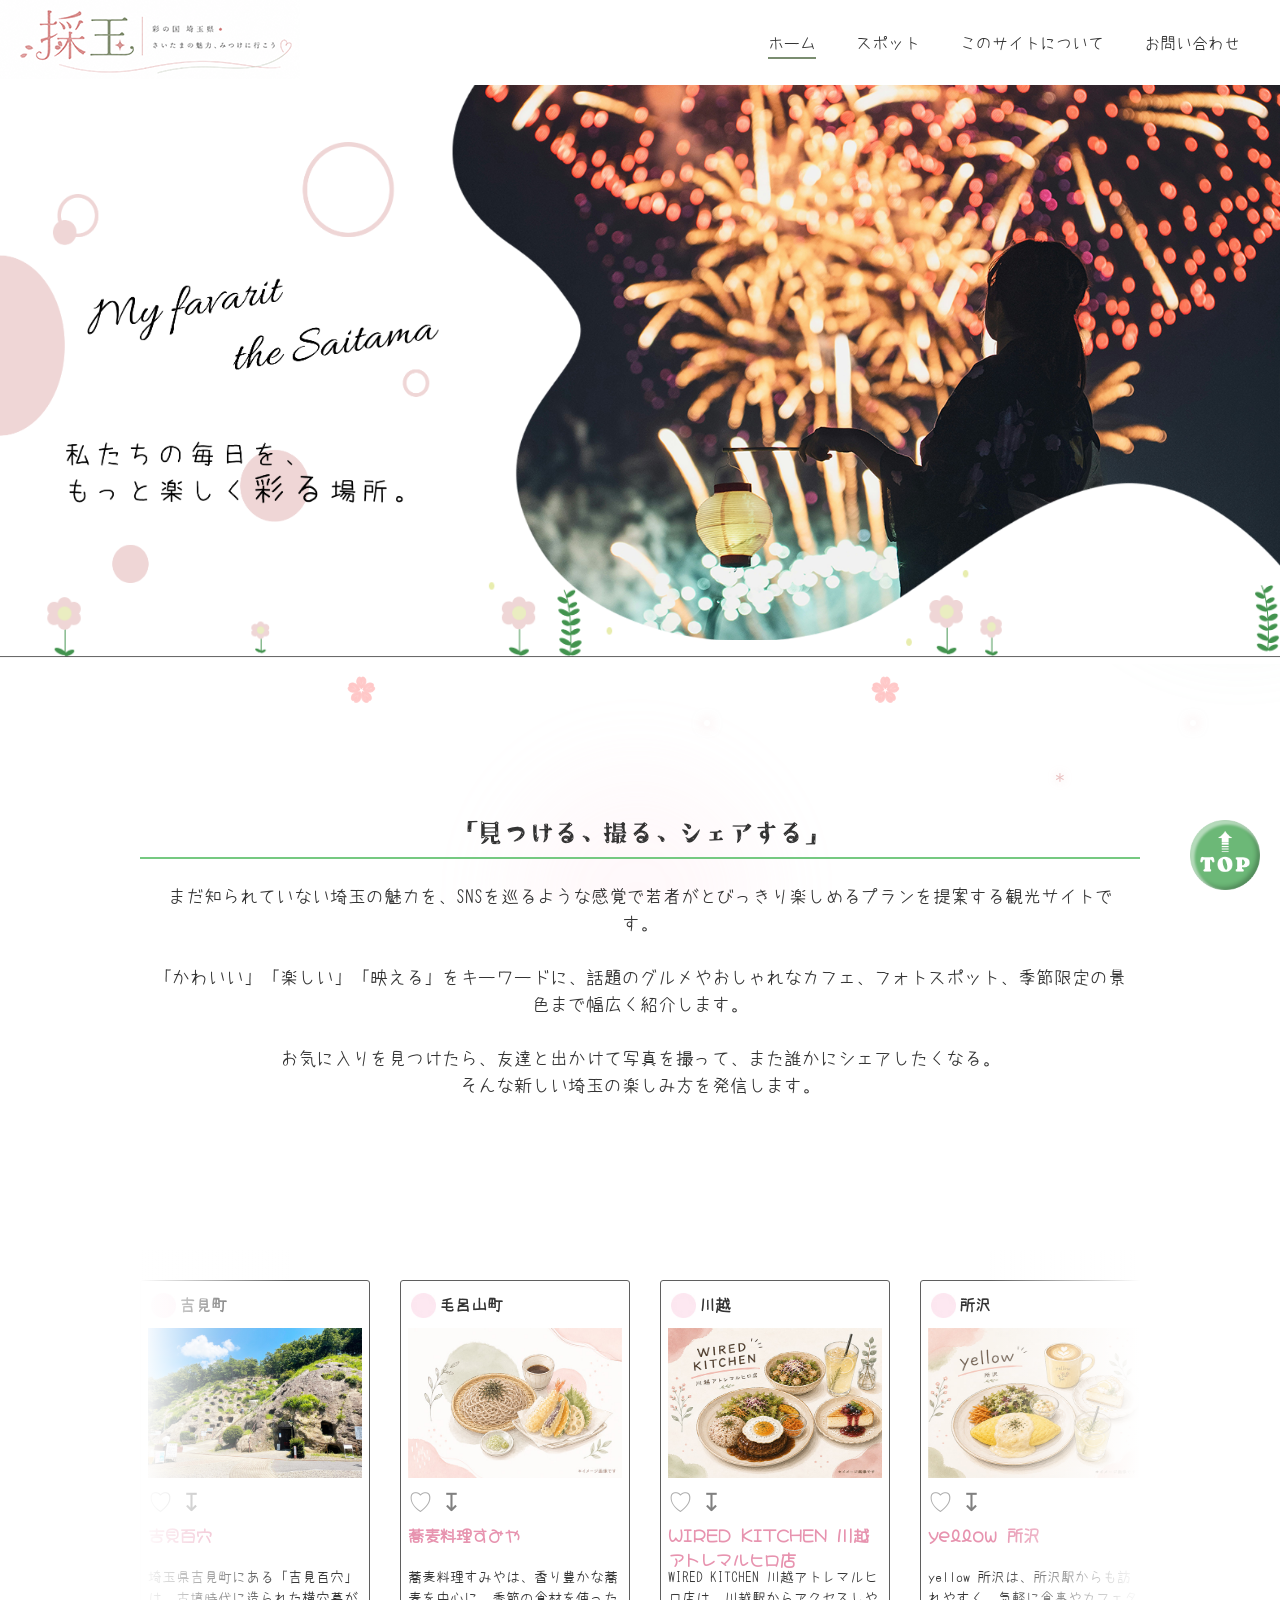
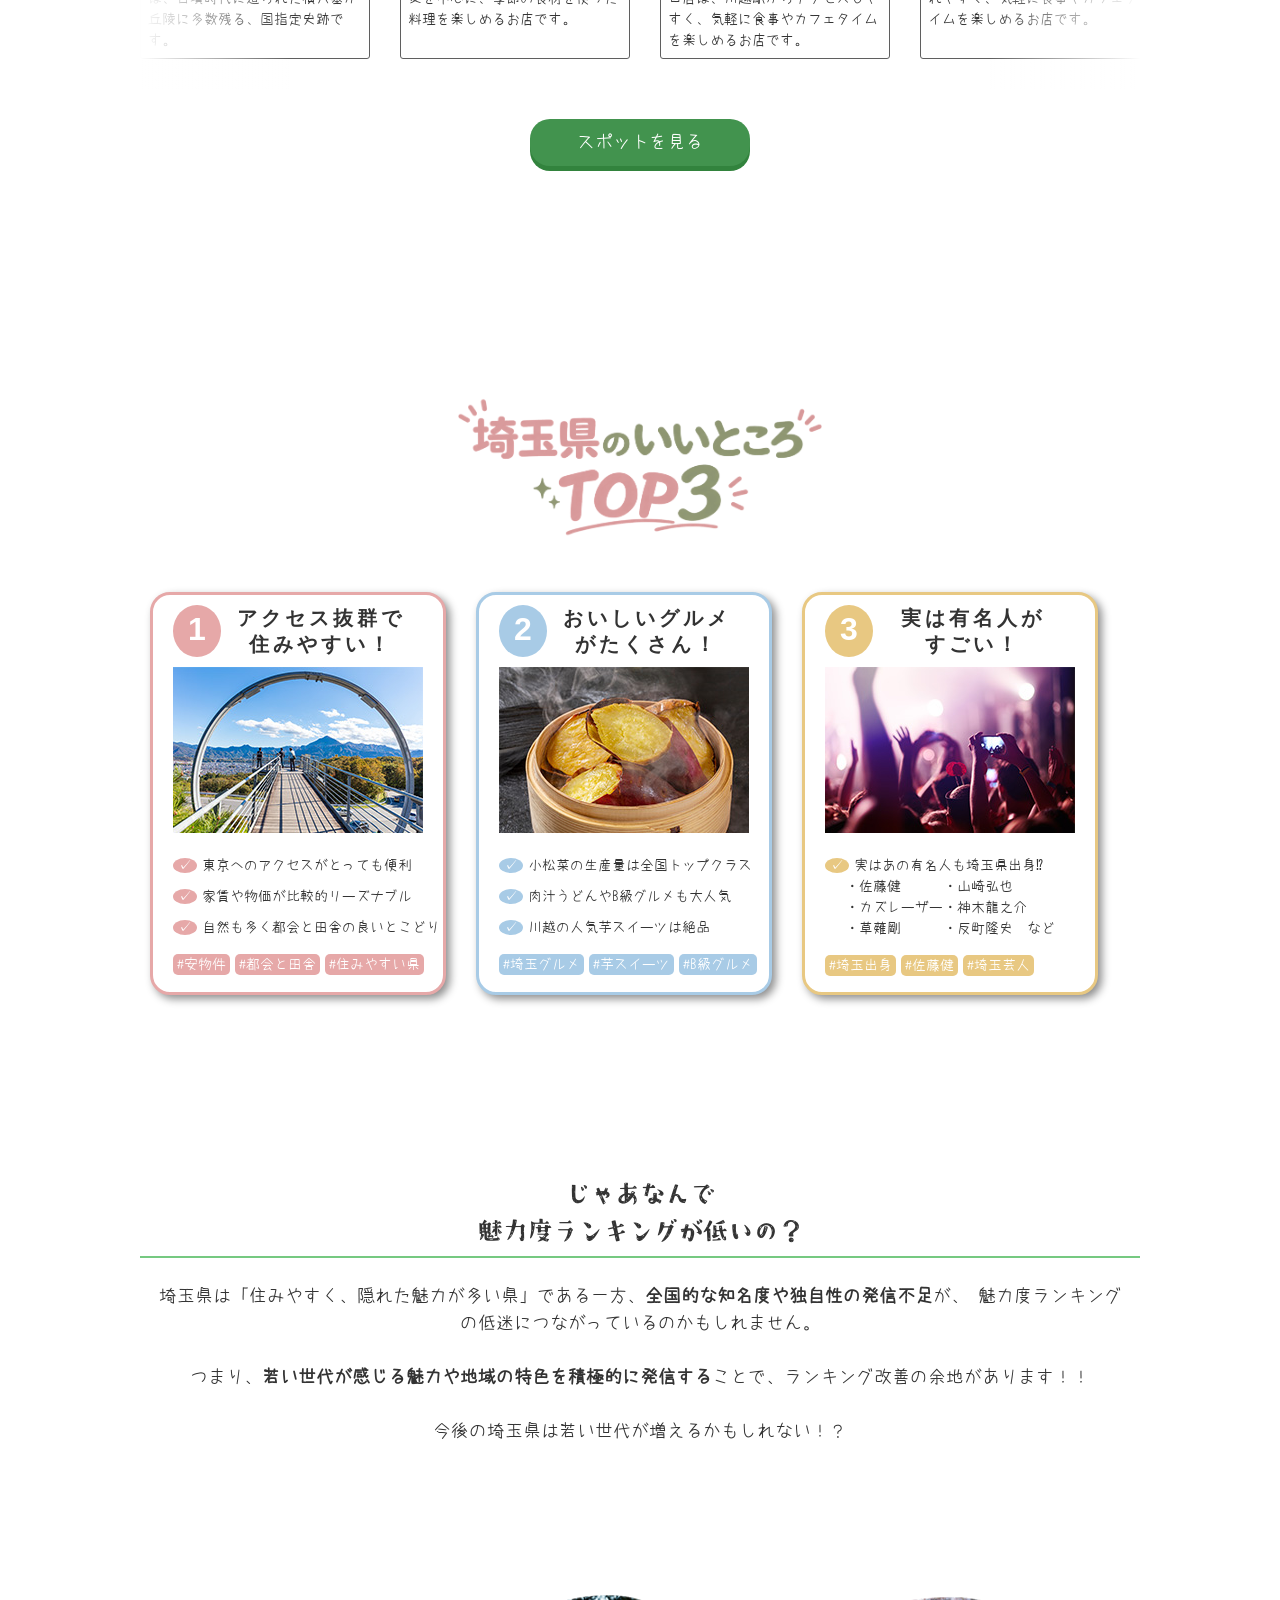
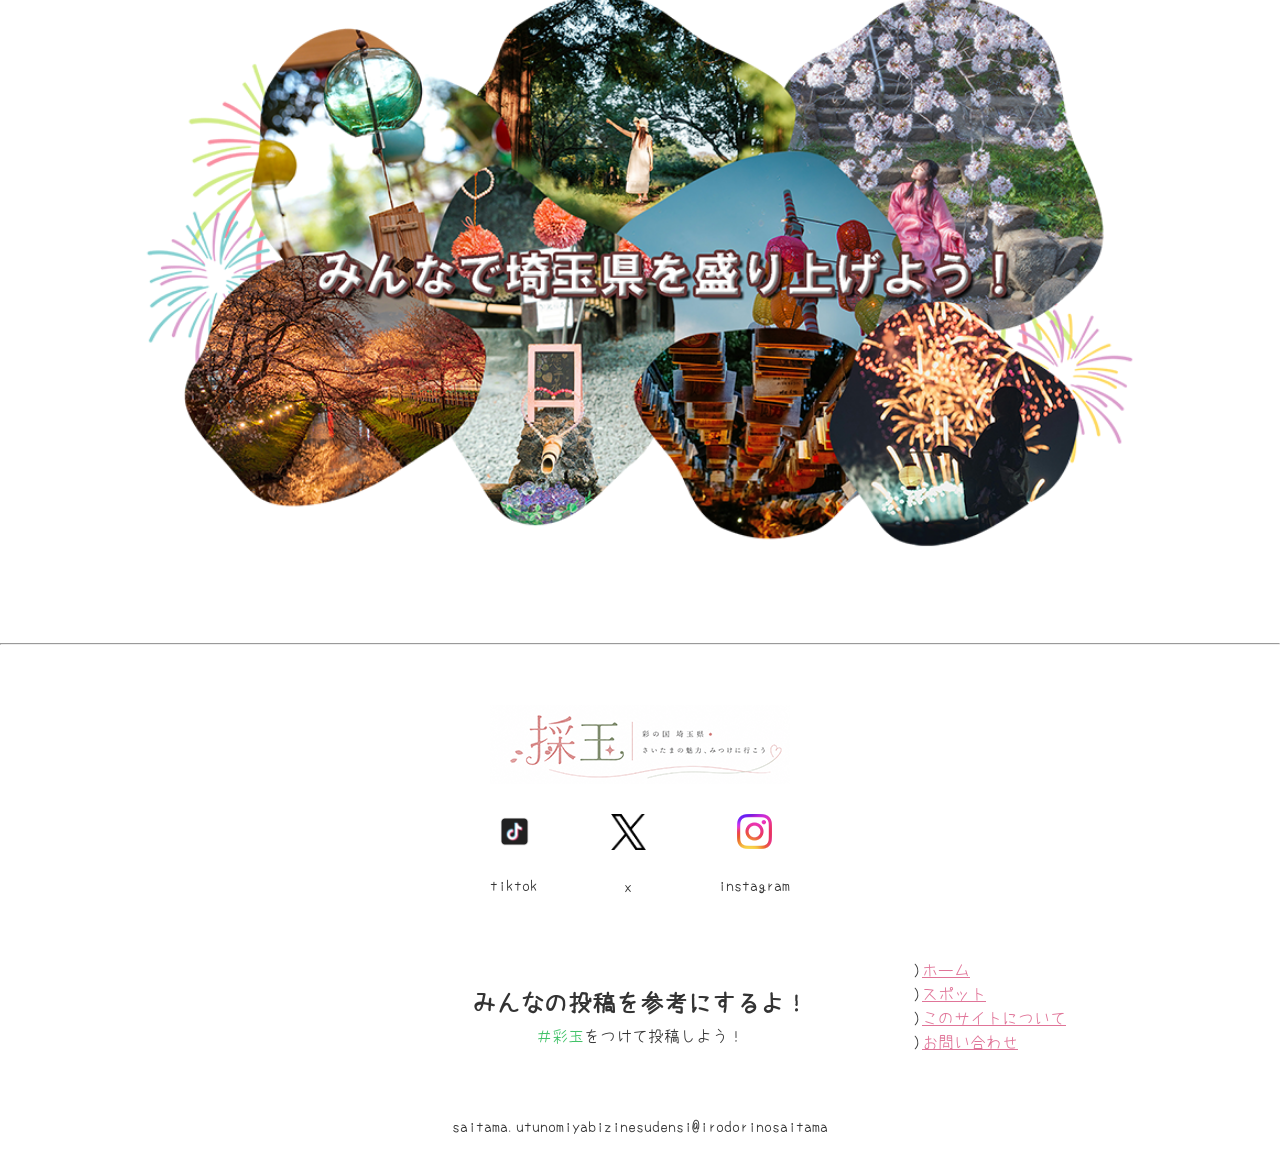
==== index.html @ 04240963 "Add files via upload" ====
<!DOCTYPE html>
<html lang="ja">
<head>
    <meta charset="UTF-8">
    <meta name="viewport" content="width=device-width, initial-scale=1.0">
    <title>採玉｜トップページ</title>
    <link rel="stylesheet" href="style.css">
    <link rel="icon" href="./img/fav.ico">
    <link rel="preconnect" href="https://fonts.googleapis.com">
<link rel="preconnect" href="https://fonts.gstatic.com" crossorigin>
<link href="https://fonts.googleapis.com/css2?family=Hachi+Maru+Pop&display=swap" rel="stylesheet">
</head>
<body>
      <!-- きらきら背景 -->
<div class="cute-bg">

    <!-- 大きな光 -->
    <div class="glow glow-pink"></div>
    <div class="glow glow-green"></div>
    <div class="glow glow-pink2"></div>

    <!-- キラキラ -->
    <span class="star star1"><img src="img/haikei_frower.png" style="width: 30px;"></span>
    
    <span class="star star3"><img src="img/haikei_frower.png" style="width: 30px;"></span>
    <span class="star star4">＊</span>
    <span class="star star5"><img src="img/haikei_frower.png" style="width: 30px;"></span>
    
    <span class="star star7"><img src="img/haikei_frower.png" style="width: 30px;"></span>
    <span class="star star8">＊</span>
    <span class="star star9"><img src="img/haikei_frower.png" style="width: 30px;"></span>
    
    <span class="star star11">＊</span>
    <span class="star star12">＊</span>

    <!-- 小さな光の粒 -->
    <i class="dot dot1"></i>
    <i class="dot dot2"></i>
    <i class="dot dot3"></i>
    <i class="dot dot4"></i>
    <i class="dot dot5"></i>
    <i class="dot dot6"></i>
    <i class="dot dot7"></i>
    <i class="dot dot8"></i>

</div>
    <a href="#" id="top-button">
        <img src="img/Group 44.png" alt="TOPに戻る">
    </a>
    <header>
        <a href="index.html"><img src="img/94432932-196e-4b25-ac85-ca7c07039156.png"></a>

        <div class="hamburger" id="hamburger">
            <span></span>
            <span></span>
            <span></span>
        </div>

        <nav id="nav">
            <ul>
                <li><a href="index.html" class="active">ホーム</a></li>
                <li><a href="spot.html">スポット</a></li>
                <li><a href="about.html">このサイトについて</a></li>
                <li><a href="contact.html">お問い合わせ</a></li>
            </ul>
        </nav>
    </header>

    <div class="overlay" id="overlay"></div>

    <!--パソコン-->
    <div id="pc_mainvisual">
        <ul>
            <li class="mv_right">
                <div class="mv_slider pc_slider">
                    <img src="img/mainvisual1.png">
                    <img src="img/mainvisual2.png">
                    <img src="img/mainvisual3.png">
                    <img src="img/mainvisual4.png">
                </div>
            </li>

            <li class="mv_left">
                <img src="img/Group 33.png">
            </li>
        </ul>

        <img src="img/Group 35.png" id="flower">
    </div>


    <!--スマホ-->
    <div id="sp_mainvisual">

        <div class="mv_slider sp_slider">
            <img src="img/sp_mainvisual1.png">
            <img src="img/sp_mainvisual2.png">
            <img src="img/sp_mainvisual3.png">
            <img src="img/sp_mainvisual4.png">
        </div>

        <img src="img/Group 37.png" class="sp_mainimg">

    </div>


    <div id="main_index">
        <div id="concept">
            <h3>「見つける、撮る、シェアする」</h3>
            <p>まだ知られていない埼玉の魅力を、SNSを巡るような感覚で若者がとびっきり楽しめるプランを提案する観光サイトです。<br><br>
                「かわいい」「楽しい」「映える」をキーワードに、話題のグルメやおしゃれなカフェ、フォトスポット、季節限定の景色まで幅広く紹介します。<br><br>
                お気に入りを見つけたら、友達と出かけて写真を撮って、また誰かにシェアしたくなる。<br>そんな新しい埼玉の楽しみ方を発信します。</p>
        </div>

        <div id="card">
            <div id="spot-carousel">
                <div id="spot-list"></div>
            </div>
            <a href="spot.html" id="button"><p>スポットを見る</p></a>
        </div>

        
        <div id="goodtop">
            <img src="img/ff6005fe-8a7e-411d-a6a6-f36455ff379c.png">
        </div>
        <div id="best">
            <div id="top1">
                <ul class="h12">
                    <li><h1>1</h1></li>
                    <li><h2>アクセス抜群で<br>住みやすい！</h2></li>
                </ul>
                <img src="img/AdobeStock_634514994.jpg">
                <ul class="check">
                    <li><span>✓</span>東京へのアクセスがとっても便利</li>
                    <li><span>✓</span>家賃や物価が比較的リーズナブル</li>
                    <li><span>✓</span>自然も多く都会と田舎の良いとこどり</li>
                </ul>
                <ul class="hassyu">
                    <li>#安物件</li>
                    <li>#都会と田舎</li>
                    <li>#住みやすい県</li>
                </ul>
            </div>
            <div id="top2">
                <ul class="h12">
                    <li><h1>2</h1></li>
                    <li><h2>おいしいグルメ<br>がたくさん！</h2></li>
                </ul>
                <img src="img/AdobeStock_294389123.jpg">
                <ul class="check">
                    <li><span>✓</span>小松菜の生産量は全国トップクラス</li>
                    <li><span>✓</span>肉汁うどんやB級グルメも大人気</li>
                    <li><span>✓</span>川越の人気芋スイーツは絶品</li>
                </ul>
                <ul class="hassyu">
                    <li>#埼玉グルメ</li>
                    <li>#芋スイーツ</li>
                    <li>#B級グルメ</li>
                </ul>
            </div>
            <div id="top3">
                <ul class="h12">
                    <li><h1>3</h1></li>
                    <li><h2>実は有名人が<br>すごい！</h2></li>
                </ul>
                <img src="img/AdobeStock_317662486.jpg">
                <ul class="check">
                    <li><span>✓</span>実はあの有名人も埼玉県出身⁉</li>
                    <p>・佐藤健　　　・山崎弘也<br>
                        ・カズレーザー・神木龍之介<br>
                        ・草薙剛　　　・反町隆史　など                    
                </ul>
                <ul class="hassyu">
                    <li>#埼玉出身</li>
                    <li>#佐藤健</li>
                    <li>#埼玉芸人</li>
                </ul>
            </div>
        </div>
        <div id="worst">
            <h3>じゃあなんで<br>魅力度ランキングが低いの？</h3>
            <p>埼玉県は「住みやすく、隠れた魅力が多い県」である一方、<b>全国的な知名度や独自性の発信不足</b>が、
                魅力度ランキングの低迷につながっているのかもしれません。<br><br>
                つまり、<b>若い世代が感じる魅力や地域の特色を積極的に発信する</b>ことで、ランキング改善の余地があります！！<br><br>
                今後の埼玉県は若い世代が増えるかもしれない！？
            </p>
        </div>

        <img src="img/アートボード 1.png" width="100%">
    </div>

    <footer>
        <hr>
        <div id="footer_1">
            <p><img src="img/94432932-196e-4b25-ac85-ca7c07039156.png" id="footer"></p>
            <ul id="footer_ul">
                <li><a href="https://www.tiktok.com/ja-JP/"><img src="img/icons8-チクタク-48.png"
                            id="footer_logo"></a><br>tiktok</li>
                <li><a href="https://x.com"><img src="img/x_logo.png" id="footer_logo"></a><br>x</li>
                <li><a href="https://www.instagram.com/?hl=ja"><img src="img/instagram.png"
                            id="footer_logo"></a><br>instagram</li>
            </ul>
            <div class="footer_content">

                <div class="footer_post">
                    <h2 id="footer_h2">みんなの投稿を参考にするよ！</h2>
                    <span>＃彩玉</span>をつけて投稿しよう！
                </div>

                <div id="footer2">
                    )<a href="index.html">ホーム</a><br>
                    )<a href="spot.html">スポット</a><br>
                    )<a href="about.html">このサイトについて</a><br>
                    )<a href="contact.html">お問い合わせ</a>
                </div>

            </div>
            <p id="footer_mail">
                saitama.utunomiyabizinesudensi@irodorinosaitama
            </p>
    </footer>
    
    <script src="spots.js"></script>
    <script src="index_spot.js"></script>
    <script src="javascript.js"></script>
</body>
</html>
---- style.css ----
@charset "utf-8";

/*共通*/
body{
    margin: 0;
}
header {
    display: flex;
    justify-content: space-between;
    align-items: center;
    background-color: #fff;
}

header img {
    max-width: 300px;
    width: 100%;
}

nav ul {
    display: flex;
    list-style-type: none;
}

nav ul li {
    margin-right: 40px;
}

nav ul li a {
    position: relative;
    text-decoration: none;
    color: #333;
    padding-bottom: 8px;
}

nav ul li a::after {
    content: "";
    position: absolute;
    left: 0;
    bottom: 0;
    width: 0;
    height: 2px;
    background: #7a8d70;
    /* くすみグリーン */
    transition: .3s;
}

nav ul li a:hover::after {
    width: 100%;
}

nav ul li a.active::after {
    width: 100%;
}
/* TOPに戻るボタン */
#top-button {
    position: fixed;
    right: 20px;
    bottom: 10px;

    width: 70px;

    z-index: 1000;

    display: block;
}

#top-button img {
    width: 100%;
    height: auto;
    display: block;
}

/* ハンバーガーボタン */
.hamburger {
    display: none;
    width: 35px;
    height: 30px;
    position: relative;
    cursor: pointer;
    z-index: 1001;
    margin-right: 20px;
}

.hamburger span {
    position: absolute;
    width: 100%;
    height: 3px;
    background: #333;
    transition: .4s;
}

.hamburger span:nth-child(1) {
    top: 0;
}

.hamburger span:nth-child(2) {
    top: 13px;
}

.hamburger span:nth-child(3) {
    bottom: 0;
}

.hamburger.active span:nth-child(1) {
    transform: rotate(45deg);
    top: 13px;
}

.hamburger.active span:nth-child(2) {
    opacity: 0;
}

.hamburger.active span:nth-child(3) {
    transform: rotate(-45deg);
    bottom: 14px;
}

.overlay {
    position: fixed;
    top: 0;
    bottom: 0;
    left: 0;
    width: 100%;
    height: 100%;
    background: rgba(0, 0, 0, .5);

    opacity: 0;
    visibility: hidden;

    transition: .4s;
    z-index: 999;
}

.overlay.active {
    opacity: 1;
    visibility: visible;
}

@font-face {
    font-family: "azuki";
    src: url("azuki.ttf") format("truetype");
}
@font-face {
    font-family: "craft";
    src: url("craftmincho.otf") format("opentype");
}
.spotname {
  font-family: "Hachi Maru Pop", cursive;
  font-weight: 800;
  font-style: normal;
}

body {
    font-family: "azuki";
    line-height: 1.5;
    color: #333;
}


/* =====================================
   彩玉｜きらきら可愛い背景
===================================== */

body {
    position: relative;
    background: #ffffff;
    overflow-x: hidden;
}


/* 背景専用レイヤー */
.cute-bg {
    position: fixed;
    inset: 0;

    width: 100%;
    height: 100%;

    overflow: hidden;

    pointer-events: none;
    z-index: -1;
}


/* =====================================
   ふわっとした光
===================================== */

.glow {
    position: absolute;

    border-radius: 50%;

    filter: blur(45px);

    opacity: 0.45;
}


/* ピンク */
.glow-pink {
    width: 300px;
    height: 300px;

    left: -100px;
    top: 100px;

    background: rgba(255, 190, 210, 0.35);

    animation: glowPink 10s ease-in-out infinite;
}


/* グリーン */
.glow-green {
    width: 280px;
    height: 280px;

    right: -100px;
    top: 350px;

    background: rgba(190, 220, 200, 0.35);

    animation: glowGreen 12s ease-in-out infinite;
}


/* 下のピンク */
.glow-pink2 {
    width: 250px;
    height: 250px;

    left: 40%;
    bottom: -120px;

    background: rgba(255, 205, 220, 0.28);

    animation: glowPink2 14s ease-in-out infinite;
}


/* =====================================
   キラキラ
===================================== */

.star {
    position: absolute;

    display: block;

    font-family: serif;

    color: rgba(222, 159, 159, 0.65);

    text-shadow:
        0 0 5px rgba(255, 255, 255, 1),
        0 0 10px rgba(222, 159, 159, 0.4),
        0 0 20px rgba(222, 159, 159, 0.2);

    animation: twinkle 4s ease-in-out infinite;
}


/* =====================================
   星の位置
===================================== */

.star1 {
    left: 7%;
    top: 18%;
    font-size: 30px;
}

.star2 {
    left: 17%;
    top: 40%;
    font-size: 18px;
    animation-delay: 1s;
}

.star3 {
    left: 27%;
    top: 75%;
    font-size: 25px;
    animation-delay: 2.5s;
}

.star4 {
    left: 38%;
    top: 22%;
    font-size: 16px;
    animation-delay: 0.5s;
}

.star5 {
    left: 48%;
    top: 60%;
    font-size: 22px;
    animation-delay: 3s;
}

.star6 {
    left: 60%;
    top: 15%;
    font-size: 30px;
    animation-delay: 1.5s;
}

.star7 {
    left: 68%;
    top: 75%;
    font-size: 17px;
    animation-delay: 4s;
}

.star8 {
    left: 76%;
    top: 35%;
    font-size: 25px;
    color: rgba(120, 155, 135, 0.6);

    text-shadow:
        0 0 5px #fff,
        0 0 12px rgba(120, 155, 135, 0.4);

    animation-delay: 2s;
}

.star9 {
    left: 87%;
    top: 18%;
    font-size: 19px;
    animation-delay: 3.5s;
}

.star10 {
    left: 92%;
    top: 60%;
    font-size: 28px;

    color: rgba(120, 155, 135, 0.55);

    text-shadow:
        0 0 5px #fff,
        0 0 12px rgba(120, 155, 135, 0.4);

    animation-delay: 1s;
}

.star11 {
    left: 32%;
    top: 50%;
    font-size: 15px;
    animation-delay: 4.5s;
}

.star12 {
    left: 82%;
    top: 85%;
    font-size: 20px;
    animation-delay: 2.8s;
}


/* =====================================
   小さな光の粒
===================================== */

.dot {
    position: absolute;

    display: block;

    width: 6px;
    height: 6px;

    border-radius: 50%;

    background: #ffffff;

    box-shadow:
        0 0 5px rgba(255, 255, 255, 1),
        0 0 12px rgba(222, 159, 159, 0.55);

    animation: dotFloat 6s ease-in-out infinite;
}


/* 粒の位置 */

.dot1 {
    left: 12%;
    top: 30%;
}

.dot2 {
    left: 23%;
    top: 15%;
    animation-delay: 2s;
}

.dot3 {
    left: 42%;
    top: 35%;
    animation-delay: 4s;
}

.dot4 {
    left: 55%;
    top: 80%;
    animation-delay: 1s;
}

.dot5 {
    left: 64%;
    top: 45%;
    animation-delay: 3s;
}

.dot6 {
    left: 73%;
    top: 20%;
    animation-delay: 5s;
}

.dot7 {
    left: 84%;
    top: 50%;
    animation-delay: 1.5s;
}

.dot8 {
    left: 93%;
    top: 80%;
    animation-delay: 3.5s;
}


/* =====================================
   キラキラのアニメーション
===================================== */

@keyframes twinkle {

    0% {
        opacity: 0.15;

        transform:
            translateY(15px)
            scale(0.55)
            rotate(0deg);
    }

    25% {
        opacity: 0.45;
    }

    50% {
        opacity: 1;

        transform:
            translateY(-15px)
            scale(1.25)
            rotate(20deg);
    }

    75% {
        opacity: 0.5;
    }

    100% {
        opacity: 0.15;

        transform:
            translateY(10px)
            scale(0.55)
            rotate(40deg);
    }
}


/* =====================================
   粒がふわふわ
===================================== */

@keyframes dotFloat {

    0%,
    100% {
        opacity: 0.15;

        transform:
            translate(0, 15px)
            scale(0.6);
    }

    50% {
        opacity: 0.9;

        transform:
            translate(15px, -20px)
            scale(1.3);
    }
}


/* =====================================
   光の動き
===================================== */

@keyframes glowPink {

    0%,
    100% {
        transform:
            translate(0, 0)
            scale(1);
    }

    50% {
        transform:
            translate(180px, 100px)
            scale(1.25);
    }
}


@keyframes glowGreen {

    0%,
    100% {
        transform:
            translate(0, 0)
            scale(1);
    }

    50% {
        transform:
            translate(-160px, -80px)
            scale(1.2);
    }
}


@keyframes glowPink2 {

    0%,
    100% {
        transform:
            translate(0, 0)
            scale(1);
    }

    50% {
        transform:
            translate(-100px, -80px)
            scale(1.2);
    }
}

/*ホーム*/
/* =========================
   ホーム メインビジュアル
========================= */

#pc_mainvisual {
    display: block;
    background-color: #fff;
}

#pc_mainvisual ul {
    display: flex;
    list-style-type: none;
    flex-direction: row-reverse;
    align-items: center;
    margin: 0;
    padding: 0;
}


/* =========================
   左側
========================= */

.mv_left {
    width: 35%;
}

.mv_left img {
    width: 100%;
    display: block;
}


/* =========================
   右側 メインビジュアル
========================= */

.mv_right {
    width: 65%;
}

/* スライダーの大きさを固定 */
.pc_slider {
    position: relative;
    width: 100%;

    /* ★ここが重要 */
    aspect-ratio: 3 / 2;

    overflow: hidden;
}

/* スライダー画像 */
.pc_slider img {
    position: absolute;
    top: 0;
    left: 0;

    width: 100%;
    height: 100%;

    object-fit: cover;

    opacity: 0;
    transition: opacity 1s ease;
}

/* 1枚目 */
.pc_slider img:first-child {
    opacity: 1;
}


/* =========================
   花
========================= */

#flower {
    margin-top: -80px;
    width: 100%;
}


/* =========================
   スマホ メインビジュアル
========================= */

#sp_mainvisual {
    display: none;
    width: 100%;
    overflow: hidden;
    background-color: #fff;
}

.sp_slider {
    position: relative;
    width: 100%;
    overflow: hidden;
}

/* 画像共通 */
.sp_slider img {
    position: absolute;
    top: 0;
    left: 0;

    width: 100%;
    height: 100%;

    object-fit: contain;

    opacity: 0;
    transition: opacity 1s ease;
}

/* 1枚目だけ通常配置にして
   スライダーの高さを決める */
.sp_slider img:first-child {
    position: relative;
    opacity: 1;
    display: block;

    width: 100%;
    height: auto;
}

/* 2枚目以降 */
.sp_slider img:not(:first-child) {
    position: absolute;
    top: 0;
    left: 0;

    width: 100%;
    height: 100%;
}




#main_index,
#main_contact {
    max-width: 1000px;
    margin: 80px auto;
}

#main_index h3,
#main_contact h3,
#spot_h2,
#site h3,
#notice h3,
#policy{
    text-align: center;
    font-size: 25px;
    border-bottom: #75c981 solid 2px;
    padding: 0 0 6px 0;
    font-family: "craft";
}

#concept p,
#worst p,
#button p,
#main_contact p {
    text-align: center;
    font-size: 18px;
    margin: 0 10px;
}

#concept {
    margin: 150px 0;
}

#button p {
    background-color: #42934E;
    padding: 10px;
    width: 200px;
    margin: 30px auto;
    border-radius: 20px;
}

#button {
    color: #fff;
    text-decoration: none;
}
#button p{
    box-shadow: 0 5px 0 #32833d;
}
#button p:hover{
  transform: translateY(5px);
  box-shadow: none;
}
#worst {
    margin: 150px 0;
}

/*スポットリンク*/
#main_index #card {
    margin: 0 0 200px 0;
}

#spot-list {
    display: flex;
    flex-wrap: nowrap;
    gap: 30px;
    overflow-x: auto;
    scroll-behavior: smooth;

    /* スクロールバーを消す */
    scrollbar-width: none;

    /* 中央にカードを置くため */
    padding: 30px 0;
}

#spot-carousel {
    position: relative;
    width: 100%;
}

#spot-carousel::before,
#spot-carousel::after {
    content: "";
    position: absolute;
    top: 0;
    bottom: 0;
    width: 150px;
    z-index: 5;
    pointer-events: none;
}

#spot-carousel::before {
    left: 0;
    background: linear-gradient(to right,
            white 0%,
            rgba(255, 255, 255, 0) 100%);
}

#spot-carousel::after {
    right: 0;
    background: linear-gradient(to left,
            white 0%,
            rgba(255, 255, 255, 0) 100%);
}

#spot-list::-webkit-scrollbar {
    display: none;
}

.spotinimg {
    width: 214px;
    height: 150px;
    margin: 0;
}

.spotintext {
    width: 214px;
    margin: 0;
    font-size: 14px;
}

.indexcard {
    width: 230px;
    box-sizing: border-box;

    border: #5f5f5f solid 1px;
    border-radius: 3px;
    background-color: #fff;
    padding: 7px;

    flex-shrink: 0;

    transition: transform 0.5s ease;
}

.indexcard.center {
    transform: scale(1.08);
    background-color: #fff;
}

.indexcard h4 {
    margin: 5px 0 0 0;
}

.indexcard ul li img {
    width: 25px;
    margin: 5px 3px;
}

.indexcard ul li {
    height: 40px;
}



/*TOP3*/
#goodtop{
    max-width: 400px;
    margin: 0 auto;
}
#goodtop img{
    width: 100%;
}
#main_index #best {
    margin: 20px auto 100px auto;
    display: flex;
    flex-wrap: wrap;
    width: 100%;
    max-width: 980px;
}
#main_index #best div {
    box-shadow: #8f8f8f 4px 4px 8px;
}

#main_index #top1,
#top2,
#top3 {
    border-radius: 20px;
    width: 290px;
    background-color: #fff;
}

#main_index #top1 {
    border: #E6A8A8 solid 3px;
    margin: 0 30px 30px 0;
}

#main_index #top2 {
    border: #A8CBE6 solid 3px;
    margin: 0 30px 30px 0;
}

#main_index #top3 {
    border: #E8C882 solid 3px;
    margin: 0 0px 30px 0;
}

#main_index #best img {
    width: 250px;
    padding-left: 20px;
}

#main_index #best .h12 {
    display: flex;
    list-style-type: none;
    padding: 0 0 0 20px;
    width: 300px;
    margin: 10px 0;
}

#main_index #best #top1 .h12 h1 {
    background-color: #E6A8A8;
}

#main_index #best #top2 .h12 h1 {
    background-color: #A8CBE6;
}

#main_index #best #top3 .h12 h1 {
    background-color: #E8C882;
}

#main_index #best .h12 h1 {
    color: #fff;
    border-radius: 50%;
    margin: 0;
    padding: 0 15px 4px 15px;
    font-family: sans-serif;
    font-weight: 900;
}

#main_index #best .h12 h2 {
    margin: 0 auto;
    font-size: 20px;
    font-family: sans-serif;
    text-align: center;
    letter-spacing: 0.2em;
    width: 200px;
    line-height: 1.3;
}

#main_index .check {
    list-style-type: none;
    padding: 0 0 0 20px;
}

#main_index .check span {
    border-radius: 50%;
    font-family: serif;
    color: #fff;
    padding: 0px 5px;
    font-size: 14px;
    margin: 0 5px 0 0;
}

#main_index #top1 .check span {
    background-color: #E6A8A8;
}

#main_index #top2 .check span {
    background-color: #A8CBE6;
}

#main_index #top3 .check span {
    background-color: #E8C882;
}

#main_index .check li {
    margin: 10px 0;
    font-size: 14px;
}

#main_index #top3 .check li {
    margin-bottom: 0;
}

#main_index .hassyu {
    display: flex;
    list-style-type: none;
    padding: 0 0 0 20px;
}

#main_index #top1 .hassyu li {
    background-color: #E6A8A8;
}

#main_index #top2 .hassyu li {
    background-color: #A8CBE6;
}

#main_index #top3 .hassyu li {
    background-color: #E8C882;
}

#main_index .hassyu li {
    color: #fff;
    border-radius: 5px;
    padding: 0 4px;
    margin: 0 5px 0 0;
    font-size: 14px;
}

#main_index #top3 .check p {
    font-size: 14px;
    text-align: left;
    margin: 0 0 0 20px;
}


/*スポット*/


#head {
    text-align: center;
    max-width: 1000px;
    margin: 0 auto;
}

#supotto {
    color: #DE9F9F;
}

#green5 {
    width: 20px;
    margin-bottom: -10px;

}

#line_spot {
    margin-bottom: 60px;
}

#footer {
    width: 300px;
    display: block;
    margin: 0 auto;
}
footer{
    background-color: #fff;
}

#footer_mail {
    text-align: center;
}

#footer_logo {
    width: 35px;
    display: block;
    margin: 0 auto;
}

#footer_ul li {
    list-style: none;
    text-align: center;
    margin: 0;
}

#footer_ul {
    display: flex;
    justify-content: space-between;
    width: 300px;
    margin: 30px auto 0;
    padding: 0;
}

#footer_h2 {
    margin-bottom: 3px;
}

footer p {
    margin-top: 60px;
}

#footer2 a {
    color: rgb(224, 116, 152);
}

#footer2 {
    margin-top: 250px;

}

span {
    color: rgb(65, 194, 104);
}

.footer_content {
    display: flex;
    justify-content: center;
    align-items: center;
    gap: 150px;
    margin-top: 60px;
}

.footer_post {
    position: absolute;
    left: 50%;
    transform: translateX(-50%);
    text-align: center;
}

#footer2 {
    text-align: left;
    margin: 0;
    margin-left: 700px;
}

#category ul {
    display: flex;
    justify-content: center;
    gap: 90px;
    padding: 0;
}

#category li {
    list-style: none;
    text-align: center;
}

#category li img {
    display: block;
    margin: 0 auto;
    width: 80px;
    /* box-shadow: 5px 5px 10px 0px rgba(0, 0, 0, .6); */
}

#category li p {
    margin: 10px 0 0;
}

#category li {
    text-align: center;
    cursor: pointer;
    position: relative;
}


/* 通常時の下線 */
#category li::after {
    content: "";
    display: block;
    width: 0;
    height: 3px;
    background-color: rgb(65, 194, 104);
    border-radius: 20px;
    margin: 8px auto 0;
    transition: width 0.5s ease;
}

/* マウスを乗せたとき */
#category li:hover::after {
    width: 60px;
}

/* 食べ物・観光だけピンク */
#category li[data-category="食べ物"]::after,
#category li[data-category="観光"]::after {
    background-color: rgb(224, 116, 152);
}

#category li img {
    transition: transform 0.25s ease;
}

/* クリックした瞬間 */
#category li:active img {
    transform: translateY(-5px);
}

#category li {
    position: relative;
    cursor: pointer;
}

/* 元の画像 */
#category li img {
    transition: transform 0.3s ease, opacity 0.3s ease;
}

/* 選択されたとき */
#category li.active img {
    transform: translateY(-5px);
    opacity: 0;
}

#item_overlay ul{
    display: flex;
    list-style-type: none;
}
#item_overlay ul li{
    margin-right: 10px;
    width: 40%;
}

iframe{
    max-width: 300px;
    max-height: 200px;
}
.access{
    text-align: center;
}




#spot-list {
    max-width: 1080px;
    width: 100%;
    margin: 0 auto;
}

#category li {
    cursor: pointer;
}

.spotname {
    margin: 0px;
    height: 45px;
    color: #e793af;
}

.spotimg {
    width: 300px;
    height: 220px;
    margin: 0;
}

.spottext {
    width: 300px;
    height: 100px;
    margin: 0;
}

.card {
    width: 300px;
    border: #5f5f5f solid 1px;
    box-shadow: 6px 6px 0 #e4cfd4;
    border-radius: 3px;
    background-color: #fff;
    padding: 15px;
    margin: 10px;
}

.card a,
.indexcard a {
    font-family: serif;
    text-decoration: none;
    color: #808080;
    font-size: 25px;
    margin: 0;
}

.card ul,
.indexcard ul {
    display: flex;
    list-style-type: none;
    padding: 0;
    margin: 0;
}

.card ul li img {
    margin: 0px 5px 0 0;
}

.card ul li h3 {
    margin: 0;
    color: #333;
}

.card button {
    background-color: #fdc7d0;
    border: none;
    width: 300px;
    padding: 7px 0;
    border-radius: 10px;
}

.like input {
    display: none;
}

.like span {
    font-size: 25px;
    color: #adadad;
    cursor: pointer;
    transition: 0.3s;
    font-family: serif;
}

.like input:checked+span {
    color: #ff6b9c;
}

.like input:checked+span::before {
    content: "♥";
}

.like span::before {
    content: "♡";
}

#item_overlay {
    position: fixed;
    inset: 0;
    background: rgba(0, 0, 0, .6);

    display: none;

    justify-content: center;
    align-items: center;
    overflow-y: auto;
    z-index: 2000;
}

#item_overlay.active {
    display: flex;
}

#modal {
    width: 80%;
    max-width: 600px;
    margin: 50px auto;
    background: white;
    padding: 20px;
    max-height: 80vh;
    overflow-y: auto;
    border-radius: 30px;
}

#modal img {
    width: 100%;
}
#modal-name{
    color: #e793af;
  font-family: "Hachi Maru Pop", cursive;
  font-weight: 800;
  font-style: normal;
}



.item_ul {
    display: flex;
    list-style-type: none;
    flex-wrap: wrap;
    padding: 0;
}

#close {
    font-size: 30px;
    background-color: #fdc7d0;
    border: none;
    border-radius: 40px;
    text-align: center;
    padding: 0 10px;
}

.closecenter {
    text-align: center;
}

.spotimg {
    cursor: pointer;
    transition: 0.3s;
}

.spotimg:hover {
    opacity: 0.8;
}

.card button {
    cursor: pointer;
}

.close {
    cursor: pointer;
}


/*このサイトについて*/
#about,
#notice,
#site,
#info,
#privacy {
    clear: both;
    max-width: 1000px;
    width: 100%;
    margin: 50px auto;
    line-height: 2;
}

#privacy h3 {
    border-bottom: #42934E 2px solid;
}


#about ul li a {
    text-decoration: none;
    color: #6d6d6d;
}
#shousai01,#shousai02,#shousai03{
    background-color: #fff;
    border: #888 solid 1px;
    color: #333;
    padding: 5px;
    width: 170px;
    border-radius: 20px;
    text-align: center;
}
#notice ul{
    padding: 15px 0;
}
#news li{
    list-style-type: none;
}
.dott{
    border-bottom: #a2c9a8 dotted 2px;
}
#shousai01,#shousai02,#shousai03{
  background: #fff;
  color: #F8B1B1;
  overflow: hidden;
  position: relative;
  z-index: 1;
}
#shousai01::after,#shousai02::after,#shousai03::after{
      background: #ffb9b9;
  position: absolute;
  top: 0;
  left: 0;
  content: '';
  width: 100%;
  height: 100%;
  transform: scale(0, 1);
  transform-origin: left top;
  transition: .2s cubic-bezier(0.45, 0, 0.55, 1);
  z-index: -1;
}
#shousai01:hover,#shousai02:hover,#shousai03:hover{
    color: #fff;
}
#shousai01:hover::after,#shousai02:hover::after,#shousai03:hover::after{
    transform: scale(1, 1);
}
time {
    font-weight: bold;
}

#message01,#message02,#message03 {
    display: none;
}

/*お問い合わせ*/
.pink{
    color: #DE9F9F;
}
#form {
    max-width: 600px;
    width: 100%;
    margin: 0 auto;
    border-right: #8d8d8d solid 1px;
    border-left: #8d8d8d solid 1px;
    margin-top: 50px;
}
form{
    margin: 15px;
}
#news{
    padding: 0;
}

#form img {
    width: 100%;
    max-width: 600px;
    margin: 0 auto;
}

#form #name {
    width: 150px;
}

#form #mail {
    width: 300px;
}

#form #tel {
    width: 200px;
}

#form #area {
    max-width: 500px;
    width: 100%;
    height: 200px;
}


/*ナビ専用メディアクエリ*/
@media screen and (max-width:900px) {

    .hamburger {
        display: block;
    }

    nav {
        position: fixed;
        top: 0;
        right: -300px;
        width: 250px;
        height: 100dvh;
        bottom: 0;
        background: rgba(255, 255, 255, .95);
        transition: .4s;
        z-index: 1000;
    }

    nav.active {
        right: 0;
    }

    nav ul {
        flex-direction: column;
        margin-top: 80px;
        padding: 0;
    }

    nav ul li {
        position: relative;
        width: 100%;
        margin: 10px 0;
        padding: 25px 0;
        text-align: center;
    }

    nav ul li a {
        color: #333;
        text-decoration: none;
    }

    nav ul li a::after {
        content: none;
    }

    nav ul li::before {
        content: "";
        position: absolute;
        top: 0;
        left: 50%;
        transform: translateX(-50%);
        width: 0;
        height: 2px;
        background: #42934E;
        transition: .3s;
    }

    nav ul li::after {
        content: "";
        position: absolute;
        bottom: 0;
        left: 50%;
        transform: translateX(-50%);
        width: 0;
        height: 2px;
        background: #42934E;
        transition: .3s;
    }

    nav ul li:hover::before,
    nav ul li:hover::after {
        width: 80%;
    }



    /* =========================
       全体
    ========================= */

    body {
        width: 100%;
        overflow-x: hidden;
    }


    /* =========================
       メインタイトル
    ========================= */

    #head {
        width: 100%;
        box-sizing: border-box;
        padding: 0 20px;
    }

    #spot_h2 {
        white-space: nowrap;
    }

    #line_spot {
        max-width: 80%;
        height: auto;
    }


    /* =========================
       カテゴリー
    ========================= */

    #category {
        width: 100%;
        box-sizing: border-box;
        margin-top: 40px;
        padding: 0 15px;
    }

    #category ul {
        width: 100%;
        max-width: 400px;

        display: flex;
        justify-content: space-between;
        align-items: flex-start;

        margin: 0 auto;
        padding: 0;
        gap: 5px;
    }

    #category li {
        flex: 1;
        min-width: 0;
        text-align: center;
    }

    #category li img {
        width: 60px;
        max-width: 100%;
        height: auto;
        margin: 0 auto;
    }

    #category li p {
        margin: 10px 0 0;
        white-space: nowrap;
    }


    /* =========================
       カテゴリー下線
    ========================= */

    #category li::after {
        width: 0;
        height: 3px;
        margin: 8px auto 0;
        border-radius: 20px;

        transition: width 0.5s ease;
    }

    #category li:hover::after {
        width: 45px;
    }


    /* =========================
       スポット一覧
    ========================= */

    #spot-list {
        width: 100%;
        box-sizing: border-box;
        padding: 30px 15px;
    }

    #item_ul {
        width: 100%;
        box-sizing: border-box;
    }
    #item_overlay ul{
        display: block;
        padding: 0;
    }
    #item_overlay ul li{
        width: 100%;
    }

    iframe{
        max-width: none;
        width: 100%;
    }



    /* =========================
       フッター
    ========================= */

    footer {
        width: 100%;
        box-sizing: border-box;
        padding: 0px 20px 30px;
        margin-top: 50px;

    }


    /* フッターロゴだけ中央 */

    #footer {
        width: 300px;
        max-width: 100%;
        height: auto;

        display: block;
        margin: 0 auto;
    }


    /* =========================
       SNS
    ========================= */

    #footer_ul {
        width: 260px;
        max-width: 100%;

        display: flex;
        justify-content: space-between;

        margin: 30px auto 0;
        padding: 0;
    }

    #footer_ul li {
        margin: 0;
        list-style: none;
        text-align: center;
    }

    #footer_logo {
        width: 35px;
        height: 35px;

        object-fit: contain;

        display: block;
        margin: 0 auto;
    }


    /* =========================
       投稿＋メニュー
    ========================= */

    .footer_content {
        width: 100%;

        display: flex;
        flex-direction: column;

        align-items: center;

        gap: 35px;

        margin-top: 60px;
    }


    /* 投稿部分を中央 */

    .footer_post {
        position: static;

        width: 100%;

        left: auto;
        transform: none;

        text-align: center;
    }


    /* =========================
       footer2
    ========================= */

    #footer2 {
        margin: 0;
        padding: 0;

        text-align: left;
    }


    #footer2 a {
        color: rgb(224, 116, 152);
    }


    /* =========================
       メールアドレス
    ========================= */

    #footer_mail {
        width: 100%;

        text-align: center;

        margin-top: 60px;

        word-break: break-all;
        overflow-wrap: anywhere;
    }
    #about ul li{
        display: none;
    }
}


/*スマホ版*/
@media screen and (max-width:400px) {

    /*ホーム*/
    #pc_mainvisual {
        display: none;
    }

    #sp_mainvisual {
        display: block;
    }

    #sp_mainvisual img {
        width: 100%;
    }

    .sp_mainimg {
        margin-top: -20px;
    }

    #main_index #best {
        display: block;
        width: 296px;
        margin: 80px auto;
    }

    #main_index #best div {
        margin-bottom: 30px;
    }

    #main_index h3 {
        font-size: 20px;
    }

    #concept {
        margin: 100px 0;
    }

    #spot-carousel::before {
        width: 70px;
        left: 0;
        background: linear-gradient(to right,
                white 0%,
                rgba(255, 255, 255, 0) 100%);
    }
footer{
    background-color: #fff;
    padding-top: 0;
}
    #spot-carousel::after {
        width: 70px;
        right: 0;
        background: linear-gradient(to left,
                white 0%,
                rgba(255, 255, 255, 0) 100%);
    }


    /*スポット*/

    /*このサイトについて*/
    #privacy {
        margin: 0 5px;
        width: auto;
    }

    /*お問い合わせ*/
    #form {
        max-width: 360px;
        width: 100%;
        margin: 0 auto;
        border-right: none;
        border-left: none;
        padding: 10px 0px 0 10px;
        margin-top: 50px;
        border-top: #9b9b9b 1px dashed;
    }

    #form img {
        width: 100%;
        max-width: 400px;
        margin: 0 auto;
    }

    #form #name {
        width: 75%;
        height: 20px;
    }

    #form #mail {
        width: 75%;
        height: 20px;
    }

    #form #tel {
        width: 75%;
        height: 20px;
    }

    #form #area {
        width: 75%;
        height: 100px;
    }
}
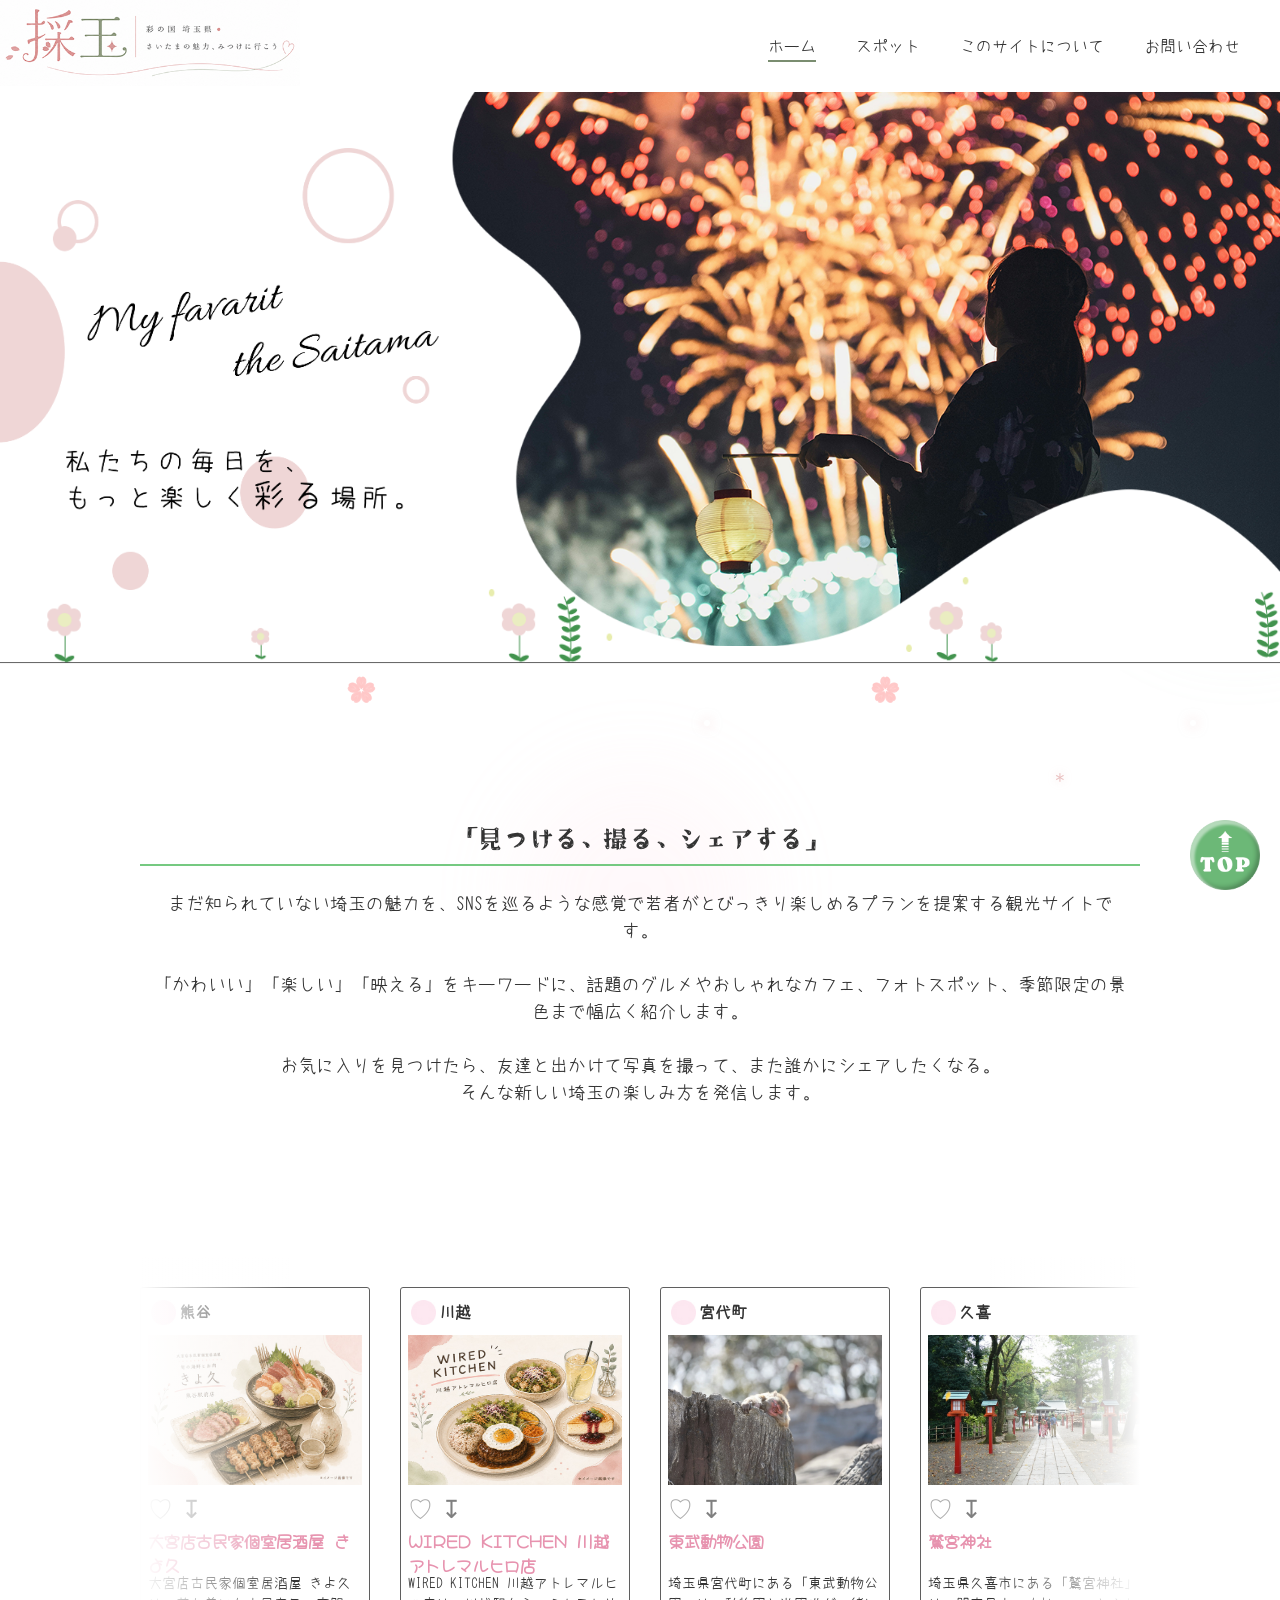
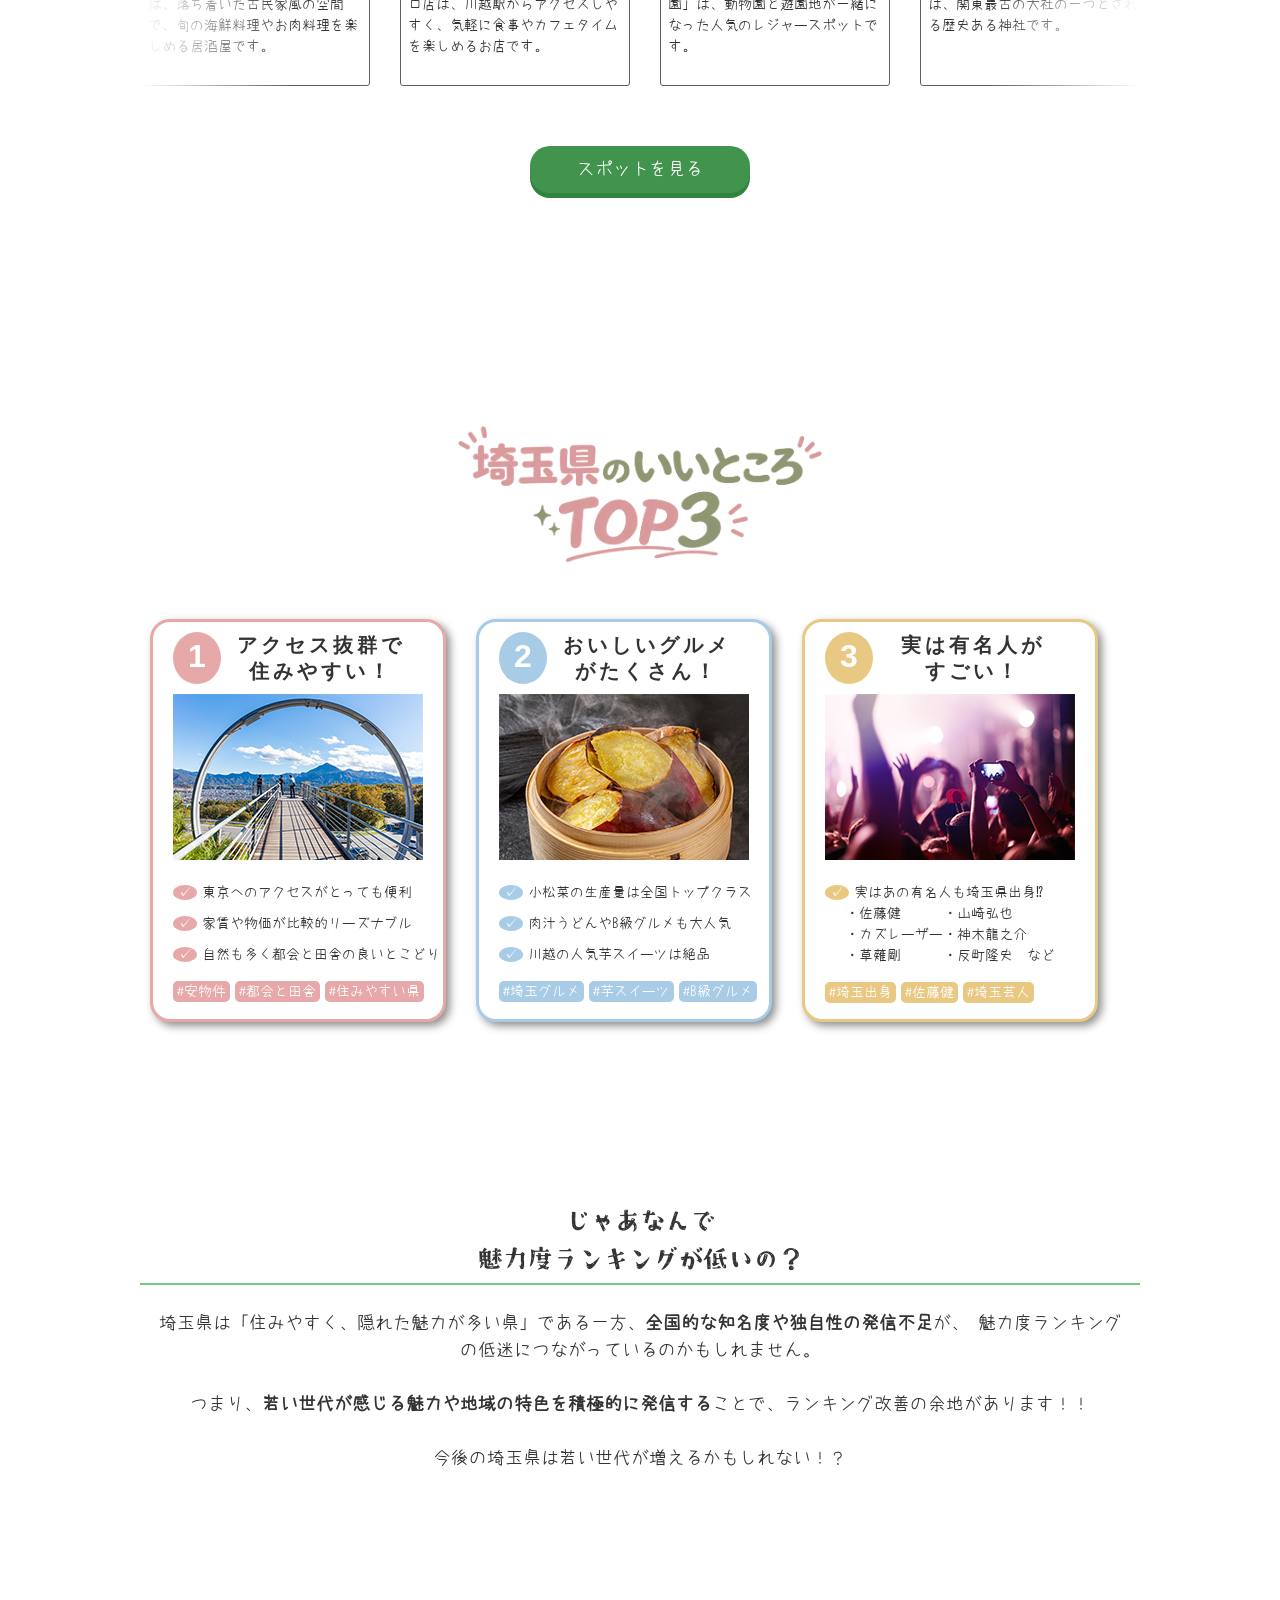
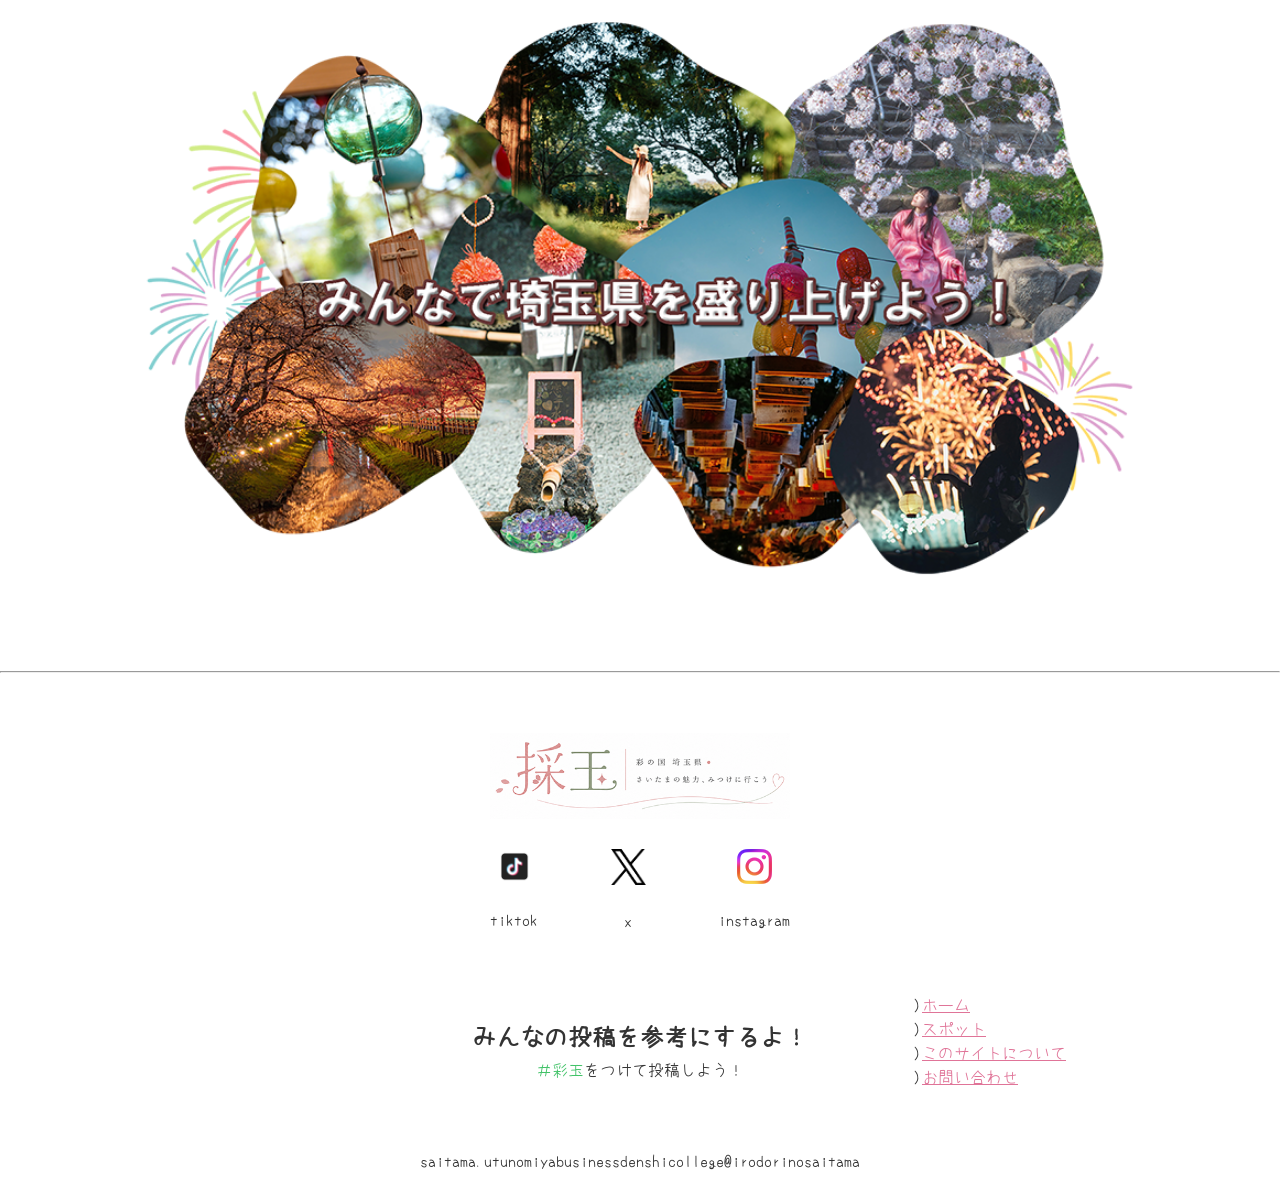
==== commit 6c6d01c2: "Add files via upload" ====
--- a/index.html
+++ b/index.html
@@ -3,7 +3,7 @@
 <head>
     <meta charset="UTF-8">
     <meta name="viewport" content="width=device-width, initial-scale=1.0">
-    <title>採玉｜トップページ</title>
+    <title>彩玉｜トップページ</title>
     <link rel="stylesheet" href="style.css">
     <link rel="icon" href="./img/fav.ico">
     <link rel="preconnect" href="https://fonts.googleapis.com">
@@ -216,7 +216,7 @@
 
             </div>
             <p id="footer_mail">
-                saitama.utunomiyabizinesudensi@irodorinosaitama
+                saitama.utunomiyabusinessdenshicollege@irodorinosaitama
             </p>
     </footer>
     
--- a/style.css
+++ b/style.css
@@ -1234,7 +1234,7 @@
 .card {
     width: 300px;
     border: #5f5f5f solid 1px;
-    box-shadow: 6px 6px 0 #e4cfd4;
+    box-shadow: 6px 6px 0 #f3dce2;
     border-radius: 3px;
     background-color: #fff;
     padding: 15px;
@@ -1353,6 +1353,7 @@
     border-radius: 40px;
     text-align: center;
     padding: 0 10px;
+    color: #222;
 }
 
 .closecenter {
@@ -1374,6 +1375,9 @@
 
 .close {
     cursor: pointer;
+}
+.detail-btn{
+    color: #222;
 }
 
 
@@ -1458,10 +1462,9 @@
 #form {
     max-width: 600px;
     width: 100%;
-    margin: 0 auto;
+    margin: 50px auto 100px auto;
     border-right: #8d8d8d solid 1px;
     border-left: #8d8d8d solid 1px;
-    margin-top: 50px;
 }
 form{
     margin: 15px;
@@ -1835,7 +1838,7 @@
     }
 
     .sp_mainimg {
-        margin-top: -20px;
+        margin-top: -10px;
     }
 
     #main_index #best {
@@ -1888,11 +1891,10 @@
     #form {
         max-width: 360px;
         width: 100%;
-        margin: 0 auto;
+        margin: 50px auto;
         border-right: none;
         border-left: none;
         padding: 10px 0px 0 10px;
-        margin-top: 50px;
         border-top: #9b9b9b 1px dashed;
     }
 
